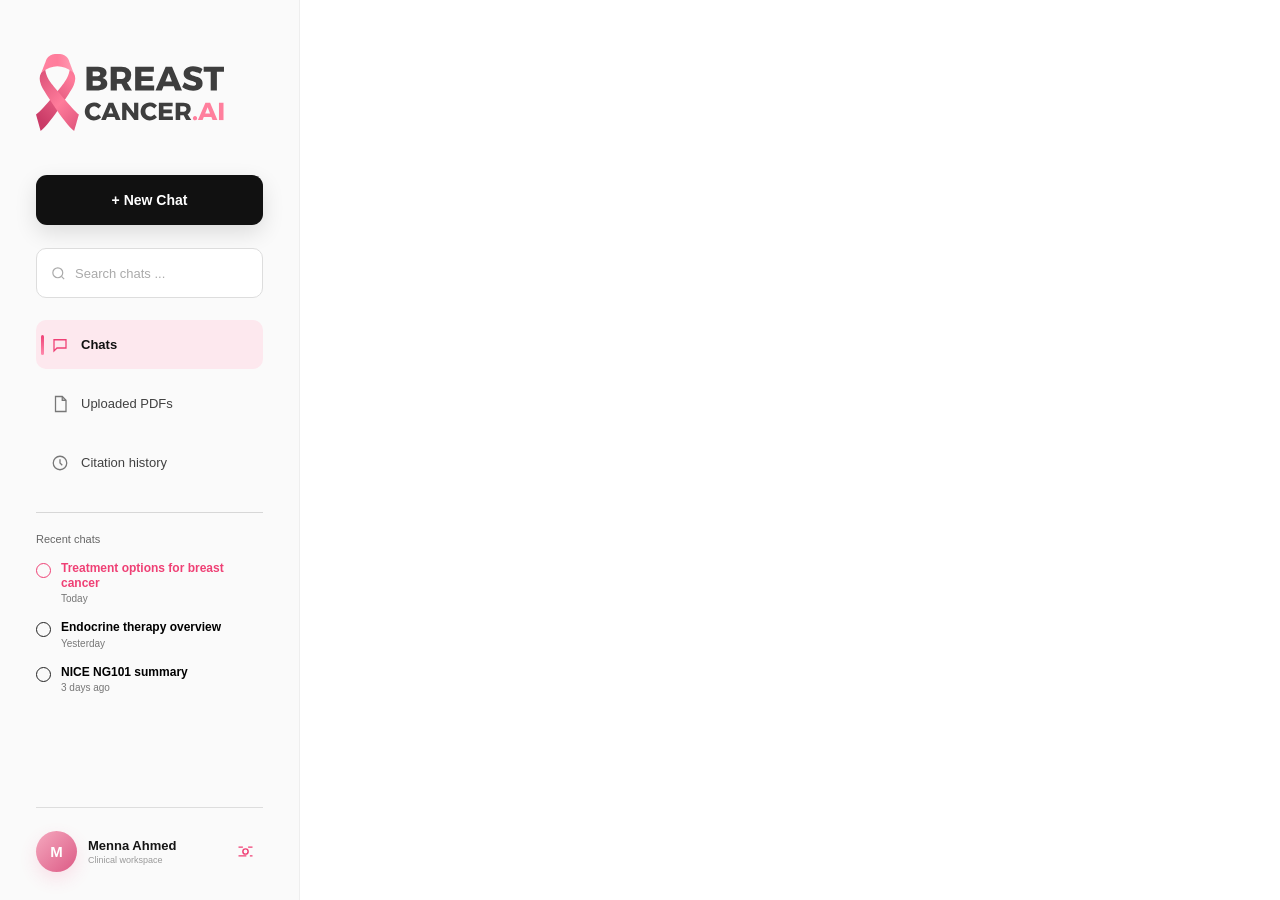
==== breast-cancer-ai-clean/chat.html @ 27315b15 "feat(frontend): add clinical workspace and evidence drawer HTML markup" ====
<!DOCTYPE html>
<html lang="en">
<head>
  <meta charset="UTF-8">
  <meta name="viewport" content="width=device-width, initial-scale=1.0">
  <title>Breast Cancer AI - Chat</title>
  <link rel="stylesheet" href="css/base.css">
  <link rel="stylesheet" href="css/chat.css">
</head>
<body class="chat-preload">
  <div class="app-shell">
    <aside class="sidebar chat-sidebar">
      <div class="sidebar-top">
        <a class="sidebar-logo" href="home.html" aria-label="Breast Cancer AI home">
          <img src="assets/logo.svg" alt="Breast Cancer AI">
        </a>
        <a class="new-chat-button" href="home.html">+ New Chat</a>

        <label class="sidebar-search">
          <svg viewBox="0 0 24 24" fill="none" stroke="currentColor" aria-hidden="true"><circle cx="11" cy="11" r="7"></circle><path d="M20 20L16.5 16.5"></path></svg>
          <input type="text" placeholder="Search chats ..." aria-label="Search chats">
        </label>

        <nav class="sidebar-nav" aria-label="Primary navigation">
          <a class="nav-item active" href="home.html"><svg viewBox="0 0 24 24" fill="none" stroke="currentColor"><path d="M4 5H20V16H8L4 20V5Z"></path></svg><span>Chats</span></a>
          <a class="nav-item" href="uploaded-pdfs.html"><svg viewBox="0 0 24 24" fill="none" stroke="currentColor"><path d="M6 2H15L20 7V22H6V2Z"></path><path d="M15 2V7H20"></path></svg><span>Uploaded PDFs</span></a>
          <a class="nav-item" href="citation-history.html"><svg viewBox="0 0 24 24" fill="none" stroke="currentColor"><circle cx="12" cy="12" r="9"></circle><path d="M12 7V12L15 15"></path></svg><span>Citation history</span></a>
        </nav>

        <div class="sidebar-divider"></div>
        <section class="recent-chats" aria-label="Recent chats">
          <p>Recent chats</p>
          <div id="recentChatsContainer">
            <button class="recent-chat active-recent" type="button"><span class="recent-dot"></span><span><strong>Treatment options for breast cancer</strong><small>Today</small></span></button>
            <button class="recent-chat" type="button"><span class="recent-dot"></span><span><strong>Endocrine therapy overview</strong><small>Yesterday</small></span></button>
            <button class="recent-chat" type="button"><span class="recent-dot"></span><span><strong>NICE NG101 summary</strong><small>3 days ago</small></span></button>
          </div>
        </section>
      </div>

      <div class="sidebar-bottom">
        <div class="user-avatar" aria-hidden="true">M</div>
        <div class="user-copy"><strong>Menna Ahmed</strong><span>Clinical workspace</span></div>
        <button class="icon-button settings-button" type="button" aria-label="Settings">
          <svg viewBox="0 0 24 24" fill="none" stroke="currentColor"><circle cx="12" cy="12" r="3"></circle><path d="M4 7H9M15 7H20M4 17H13M17 17H20"></path></svg>
        </button>
      </div>
    </aside>

    <main class="chat-workspace" id="chatWorkspace">
      <div class="ambient-grid"></div>
      <header class="chat-topbar">
        <div class="chat-title"><span class="status-dot"></span>Clinical Guidelines Assistant</div>
        <button class="dark-button" id="exportChatButton" type="button">
          <svg viewBox="0 0 24 24" fill="none" stroke="currentColor"><path d="M12 3V15"></path><path d="M8 7L12 3L16 7"></path><path d="M5 12V20H19V12"></path></svg>
          Export chat
        </button>
      </header>

      <section class="conversation" id="conversation" aria-live="polite"></section>

      <div class="composer-area">
        <div class="composer">
          <textarea id="chatInput" rows="1" placeholder="Ask a follow-up question..."></textarea>
          <button class="icon-button" type="button" aria-label="Use microphone">
            <svg viewBox="0 0 24 24" fill="none" stroke="currentColor"><rect x="9" y="3" width="6" height="11" rx="3"></rect><path d="M5 11C5 15 8 18 12 18C16 18 19 15 19 11"></path><path d="M12 18V22"></path></svg>
          </button>
          <button class="send-button" id="chatSendButton" type="button" aria-label="Send question">
            <svg viewBox="0 0 24 24" fill="none" stroke="currentColor"><path d="M21 3L10 14"></path><path d="M21 3L14 21L10 14L3 10L21 3Z"></path></svg>
          </button>
        </div>
        <p>Answers are grounded only in the clinical sources available in the system.</p>
      </div>
    </main>

    <aside class="evidence-drawer closed" id="evidenceDrawer" aria-label="Evidence source">
      <button class="drawer-close" id="drawerClose" type="button" aria-label="Close evidence">×</button>
      <span class="drawer-kicker">SOURCE EVIDENCE</span>
      <h2>Evidence source</h2>
      <div class="verified-badge">✓ Verified source</div>
      <div class="drawer-divider"></div>

      <div class="document-heading">
        <div class="pdf-badge">PDF</div>
        <div><h3 id="drawerSource">NG101</h3><p>NICE Clinical Guideline</p></div>
      </div>

      <div class="meta-grid">
        <div><span>SECTION</span><strong id="drawerSection">1.11</strong></div>
        <div><span>PAGES</span><strong id="drawerPages">29–40</strong></div>
      </div>

      <p class="drawer-description" id="drawerDescription">Endocrine therapy for hormone receptor-positive breast cancer.</p>
      <div class="drawer-divider"></div>

      <div class="pdf-preview">
        <div class="pdf-preview-top"><span id="drawerFilename">NG101.pdf</span><span id="drawerPageLabel">Page 29</span></div>
        <div class="pdf-page">
          <h4 id="drawerPreviewTitle">1.11 Endocrine therapy</h4>
          <span class="fake-line long"></span><span class="fake-line medium"></span><span class="fake-line long"></span>
          <div class="pdf-highlight"><span></span><p id="drawerSnippet">Relevant recommendation retrieved from this guideline appears here.</p></div>
          <span class="fake-line long"></span><span class="fake-line medium"></span><span class="fake-line short"></span>
        </div>
        <div class="pdf-preview-controls"><button id="drawerPrevBtn" type="button" aria-label="Previous page">‹</button><span id="drawerPageCount">29 / 108</span><button id="drawerNextBtn" type="button" aria-label="Next page">›</button></div>
      </div>

      <button class="drawer-primary" id="drawerOpenPdfBtn" type="button">Open Full PDF</button>
      <button class="drawer-secondary" id="copyCitationButton" type="button">Copy Citation</button>
    </aside>
  </div>

  <script src="js/chat.js"></script>
</body>
</html>
---- breast-cancer-ai-clean/css/base.css ----
:root {
  --accent: #ef4075;
  --accent-dark: #d92f68;
  --accent-soft: #fde8ee;
  --accent-softer: #fff5f8;
  --text: #151515;
  --muted: #7d7d7d;
  --border: rgba(18, 18, 18, 0.09);
  --success: #47b979;
  --sidebar-width: 300px;
}

* { box-sizing: border-box; margin: 0; padding: 0; }
html, body { width: 100%; min-height: 100%; }
body { font-family: Inter, ui-sans-serif, -apple-system, BlinkMacSystemFont, "Segoe UI", Arial, sans-serif; color: var(--text); background: #fff; -webkit-font-smoothing: antialiased; }
button, input, textarea { font: inherit; }
button { border: 0; cursor: pointer; }
a { color: inherit; text-decoration: none; }
svg { stroke-width: 1.7; }
::selection { background: rgba(239, 64, 117, 0.16); }

.app-shell { min-height: 100vh; width: 100%; display: flex; }
.sidebar { width: var(--sidebar-width); min-width: var(--sidebar-width); height: 100vh; padding: 54px 36px 28px; display: flex; flex-direction: column; justify-content: space-between; background: rgba(250,250,250,0.98); border-right: 1px solid #eee; position: relative; z-index: 40; }
.sidebar-top { min-height: 0; }
.sidebar-logo { display: block; margin-bottom: 44px; }
.sidebar-logo img { display: block; width: 188px; height: auto; transition: transform .2s ease; }
.sidebar-logo:hover img { transform: translateY(-1px); }
.new-chat-button { width: 100%; height: 50px; border-radius: 11px; display: flex; align-items: center; justify-content: center; background: #111; color: #fff; font-size: 14px; font-weight: 650; box-shadow: 0 8px 22px rgba(0,0,0,.12); transition: transform .2s ease, box-shadow .2s ease; }
.new-chat-button:hover { transform: translateY(-2px); box-shadow: 0 12px 28px rgba(0,0,0,.16); }
.new-chat-button.compact { width: fit-content; height: 42px; padding: 0 16px; margin: 18px auto 0; }
.sidebar-search { height: 50px; margin-top: 23px; padding: 0 13px; display: flex; align-items: center; gap: 8px; background: #fff; border: 1px solid #ddd; border-radius: 10px; transition: border-color .2s ease, box-shadow .2s ease; }
.sidebar-search:focus-within { border-color: rgba(239,64,117,.35); box-shadow: 0 8px 25px rgba(239,64,117,.07); }
.sidebar-search svg { width: 17px; height: 17px; color: #aaa; flex: 0 0 auto; }
.sidebar-search input { width: 100%; border: 0; outline: 0; background: transparent; font-size: 13px; color: #333; }
.sidebar-search input::placeholder { color: #aaa; }
.sidebar-nav { margin-top: 22px; display: flex; flex-direction: column; gap: 10px; }
.nav-item { position: relative; height: 49px; padding: 0 15px; border-radius: 10px; display: flex; align-items: center; gap: 12px; font-size: 13px; color: #414141; transition: background .2s ease, transform .2s ease; }
.nav-item svg { width: 18px; height: 18px; color: #777; }
.nav-item:hover { background: #f7eff2; transform: translateX(2px); }
.nav-item.active { background: var(--accent-soft); color: #111; font-weight: 650; }
.nav-item.active svg { color: var(--accent); }
.nav-item.active::before { content: ""; position: absolute; left: 5px; width: 3px; height: 20px; border-radius: 20px; background: linear-gradient(var(--accent), #ff8bad); }
.sidebar-bottom { padding-top: 23px; border-top: 1px solid #ddd; display: flex; align-items: center; }
.user-avatar { width: 41px; height: 41px; border-radius: 50%; display: flex; align-items: center; justify-content: center; background: linear-gradient(135deg,#f5a9bf,#dc5a85); color: #fff; font-size: 15px; font-weight: 700; box-shadow: 0 7px 18px rgba(239,64,117,.14); flex: 0 0 auto; }
.user-copy { margin-left: 11px; min-width: 0; display: flex; flex-direction: column; }
.user-copy strong { font-size: 13px; font-weight: 650; white-space: nowrap; }
.user-copy span { margin-top: 2px; font-size: 9px; color: #999; white-space: nowrap; }
.settings-button { margin-left: auto; }
.icon-button { width: 36px; height: 36px; border-radius: 50%; background: transparent; display: inline-flex; align-items: center; justify-content: center; color: #333; transition: background .2s ease, transform .2s ease; }
.icon-button:hover { background: #f3f3f3; transform: translateY(-1px); }
.icon-button svg { width: 21px; height: 21px; }
.settings-button { color: var(--accent); }
.send-button { width: 39px; height: 39px; border-radius: 50%; display: inline-flex; align-items: center; justify-content: center; background: linear-gradient(135deg, #e9306b, #f66f99); color: #fff; box-shadow: 0 8px 22px rgba(239,64,117,.25); transition: transform .2s ease, box-shadow .2s ease; }
.send-button:hover { transform: translateY(-1px) scale(1.03); box-shadow: 0 11px 26px rgba(239,64,117,.32); }
.send-button svg { width: 19px; height: 19px; }
.dark-button { height: 44px; padding: 0 15px; border-radius: 10px; display: inline-flex; align-items: center; gap: 7px; background: #383838; color: #fff; font-size: 12px; font-weight: 650; box-shadow: 0 8px 24px rgba(0,0,0,.12); transition: transform .2s ease, background .2s ease; }
.dark-button:hover { transform: translateY(-2px); background: #282828; }
.dark-button svg { width: 16px; height: 16px; }
.status-pill { height: 42px; padding: 0 14px; border-radius: 11px; border: 1px solid #e5e5e5; background: rgba(255,255,255,.84); display: inline-flex; align-items: center; gap: 7px; font-size: 11px; color: #777; backdrop-filter: blur(14px); }
.status-pill strong { color: #379665; }
.status-dot { width: 7px; height: 7px; border-radius: 50%; background: var(--success); box-shadow: 0 0 0 4px rgba(71,185,121,.1); flex: 0 0 auto; }
.ambient-grid { position: absolute; inset: 0; pointer-events: none; opacity: .55; background-image: linear-gradient(rgba(0,0,0,.018) 1px, transparent 1px), linear-gradient(90deg, rgba(0,0,0,.018) 1px, transparent 1px); background-size: 46px 46px; mask-image: radial-gradient(ellipse at center, black 0%, transparent 76%); }

.orb { position: relative; border-radius: 50%; overflow: hidden; background: radial-gradient(circle at 64% 30%, #fff 0%, #ffabc5 16%, #f1487f 39%, #c90056 58%, #7b7fab 79%, #f6769c 100%); box-shadow: 0 14px 45px rgba(239,64,117,.20); }
.orb-small { width: 60px; height: 60px; }
.orb-large { width: 150px; height: 150px; z-index: 3; animation: orbPulse 3.2s ease-in-out infinite; }
.orb-layer { position: absolute; inset: -22%; border-radius: 50%; }
.orb-layer-a { background: radial-gradient(circle at 72% 22%, rgba(255,255,255,.9), transparent 34%); animation: orbLayerA 5s ease-in-out infinite; }
.orb-layer-b { background: radial-gradient(circle at 28% 74%, rgba(76,77,148,.75), transparent 40%); animation: orbLayerB 6s ease-in-out infinite; }
.orb-highlight { position: absolute; width: 42%; height: 30%; top: 7%; left: 18%; border-radius: 50%; background: rgba(255,255,255,.6); filter: blur(12px); }
@keyframes orbPulse { 50% { transform: scale(1.025); } }
@keyframes orbLayerA { 50% { transform: translate(10px,8px) rotate(180deg) scale(1.18); } }
@keyframes orbLayerB { 50% { transform: translate(-12px,-8px) rotate(-180deg) scale(1.15); } }

.primary-button, .secondary-button { height: 40px; padding: 0 13px; border-radius: 10px; font-size: 10px; font-weight: 650; }
.primary-button { background: linear-gradient(135deg,#e93d73,#f6769b); color: #fff; box-shadow: 0 7px 20px rgba(239,64,117,.15); }
.secondary-button { background: #f1f1f1; color: #4f4f4f; }
.eyebrow { color: var(--accent); font-size: 9px; font-weight: 750; letter-spacing: 1.15px; }
.pdf-badge { width: 44px; height: 50px; border-radius: 8px; background: linear-gradient(145deg,#ed3f75,#fa85a7); color: #fff; display: flex; align-items: center; justify-content: center; font-size: 9px; font-weight: 750; box-shadow: 0 8px 20px rgba(239,64,117,.15); }
.pdf-badge.large { width: 53px; height: 61px; border-radius: 9px; }

@media (max-width: 900px) {
  .sidebar { display: none; }
  :root { --sidebar-width: 0px; }
}

@media (prefers-reduced-motion: reduce) {
  *, *::before, *::after { animation-duration: .01ms !important; animation-iteration-count: 1 !important; transition-duration: .01ms !important; }
}
---- breast-cancer-ai-clean/css/chat.css ----
body { overflow: hidden; }
.chat-sidebar { overflow-y: auto; }
.sidebar-divider { height: 1px; margin: 25px 0 20px; background: #d7d7d7; }
.recent-chats > p { margin-bottom: 8px; color: #666; font-size: 11px; }
.recent-chat { width: 100%; padding: 8px 0; display: flex; align-items: flex-start; gap: 10px; background: transparent; text-align: left; }
.recent-dot { width: 15px; height: 15px; margin-top: 2px; border: 1.5px solid #222; border-radius: 50%; flex: 0 0 auto; }
.recent-chat > span:last-child { display: flex; flex-direction: column; }
.recent-chat strong { font-size: 12px; line-height: 1.2; }
.recent-chat small { margin-top: 3px; color: #777; font-size: 10px; }
.active-recent strong { color: var(--accent); }
.active-recent .recent-dot { border-color: var(--accent); }

.chat-workspace { position: relative; flex: 1; height: 100vh; min-width: 0; overflow: hidden; background: #fff; opacity: 1; transform: translateX(0); transition: opacity .28s ease, transform .32s cubic-bezier(.2,.8,.2,1); }
.chat-preload .chat-workspace { opacity: 0; transform: translateX(10px); }
.chat-topbar { position: absolute; inset: 0 0 auto 0; height: 125px; padding: 52px 35px 0; z-index: 20; display: flex; align-items: flex-start; justify-content: space-between; pointer-events: none; background: linear-gradient(180deg,rgba(255,255,255,.97),rgba(255,255,255,.76),transparent); }
.chat-topbar > * { pointer-events: auto; }
.chat-title { display: flex; align-items: center; gap: 9px; color: #555; font-size: 13px; font-weight: 650; }
.conversation { width: 100%; height: 100vh; padding: 150px max(7%,35px) 185px; overflow-y: auto; scroll-behavior: smooth; }
.message-group { width: min(780px,100%); margin: 0 auto 40px; }
.user-message { width: fit-content; max-width: 74%; margin-left: auto; padding: 17px 25px; border-radius: 28px 28px 8px 28px; background: linear-gradient(135deg,#fde8ee,#fff0f4); border: 1px solid rgba(239,64,117,.08); font-size: 16px; line-height: 1.45; box-shadow: 0 8px 24px rgba(239,64,117,.07); animation: messageIn .28s cubic-bezier(.2,.8,.2,1); }
@keyframes messageIn { from { opacity: 0; transform: translateY(7px) scale(.985); } to { opacity: 1; transform: none; } }
.ai-process { width: fit-content; min-width: 300px; margin-top: 26px; padding: 16px 19px; display: flex; align-items: center; gap: 13px; border: 1px solid rgba(239,64,117,.10); border-radius: 16px; background: rgba(255,255,255,.78); box-shadow: 0 10px 34px rgba(0,0,0,.035); backdrop-filter: blur(16px); }
.process-orb { position: relative; width: 28px; height: 28px; border-radius: 50%; background: radial-gradient(circle at 65% 25%,#fff,#ff9bbb 30%,#ed3673 60%,#9f90bd); box-shadow: 0 0 20px rgba(239,64,117,.25); animation: processPulse 1.35s ease-in-out infinite; flex: 0 0 auto; }
.process-orb::after { content: ""; position: absolute; inset: -5px; border-radius: 50%; border: 1px solid rgba(239,64,117,.18); animation: processRing 1.35s ease-out infinite; }
@keyframes processPulse { 50% { transform: scale(1.08); } }
@keyframes processRing { from { transform: scale(.8); opacity: .8; } to { transform: scale(1.4); opacity: 0; } }
.process-copy { display: flex; flex-direction: column; gap: 3px; }
.process-copy strong { font-size: 13px; }
.process-copy span { color: #888; font-size: 11px; }
.answer-card { margin-top: 15px; padding: 28px 31px; border: 1px solid rgba(0,0,0,.05); border-radius: 28px; background: linear-gradient(145deg,rgba(248,248,248,.96),rgba(255,241,245,.90)); box-shadow: 0 12px 44px rgba(0,0,0,.04); animation: answerIn .38s ease; }
@keyframes answerIn { from { opacity: 0; transform: translateY(10px); } to { opacity: 1; transform: none; } }
.answer-header { display: flex; align-items: center; gap: 10px; margin-bottom: 18px; }
.mini-ai { width: 26px; height: 26px; border-radius: 50%; background: radial-gradient(circle at 60% 25%,white,#ff91b5 35%,#ee3974 65%,#958bb8); box-shadow: 0 4px 15px rgba(239,64,117,.18); }
.answer-header h2 { font-size: 18px; }
.answer-card h3 { margin: 22px 0 9px; font-size: 16px; }
.answer-card p { color: #353535; font-size: 15px; line-height: 1.6; }
.answer-card ul { margin-top: 10px; padding-left: 20px; }
.answer-card li { margin-bottom: 8px; font-size: 14px; line-height: 1.5; }
.source-area { margin-top: 20px; }
.source-label { margin-bottom: 9px; color: #8b8b8b; font-size: 10px; font-weight: 750; letter-spacing: .7px; text-transform: uppercase; }
.source-chips { display: flex; flex-wrap: wrap; gap: 8px; }
.source-chip { padding: 7px 11px; border: 1px solid rgba(239,64,117,.15); border-radius: 100px; background: rgba(255,255,255,.76); color: #4a4a4a; font-size: 11px; font-weight: 650; transition: transform .2s ease, background .2s ease; }
.source-chip:hover { transform: translateY(-1px); background: var(--accent-soft); }
.confidence-card { margin-top: 16px; padding: 14px 16px; border: 1px solid rgba(0,0,0,.06); border-radius: 14px; background: rgba(255,255,255,.68); display: grid; grid-template-columns: 1fr auto; row-gap: 9px; font-size: 12px; }
.confidence-card span { color: #777; }
.high-confidence { display: flex; align-items: center; gap: 6px; }
.confidence-dot { width: 7px; height: 7px; border-radius: 50%; background: var(--success); box-shadow: 0 0 0 3px rgba(75,190,125,.10); }
.view-evidence-button { width: 100%; height: 43px; margin-top: 16px; border-radius: 12px; border: 1px solid rgba(239,64,117,.15); background: #fff; color: var(--accent-dark); font-size: 13px; font-weight: 650; transition: transform .2s ease, background .2s ease; }
.view-evidence-button:hover { transform: translateY(-1px); background: var(--accent-soft); }
.composer-area { position: absolute; inset: auto 0 0 0; z-index: 20; padding: 22px max(7%,35px) 16px; background: linear-gradient(to top,#fff 68%,rgba(255,255,255,0)); }
.composer { width: min(780px,100%); min-height: 66px; margin: 0 auto; padding: 12px 14px 12px 23px; display: flex; align-items: flex-end; gap: 10px; border: 1px solid #dedede; border-radius: 23px; background: rgba(255,255,255,.92); box-shadow: 0 10px 34px rgba(0,0,0,.06),0 8px 30px rgba(239,64,117,.05); }
.composer:focus-within { border-color: rgba(239,64,117,.4); }
.composer textarea { flex: 1; min-height: 40px; max-height: 120px; padding-top: 9px; border: 0; outline: 0; resize: none; background: transparent; font-size: 15px; line-height: 1.45; }
.composer-area > p { width: min(780px,100%); margin: 7px auto 0; text-align: center; color: #999; font-size: 10px; }

.evidence-drawer { width: 320px; min-width: 320px; height: 100vh; padding: 62px 25px 30px; position: relative; overflow-y: auto; border-left: 1px solid rgba(0,0,0,.06); background: rgba(250,250,250,.97); box-shadow: -18px 0 45px rgba(0,0,0,.035); transition: width .35s cubic-bezier(.2,.8,.2,1), min-width .35s cubic-bezier(.2,.8,.2,1), opacity .24s ease, padding .35s ease; z-index: 50; }
.evidence-drawer.closed { width: 0; min-width: 0; padding-left: 0; padding-right: 0; opacity: 0; overflow: hidden; border-left: 0; }
.drawer-close { position: absolute; top: 21px; right: 21px; width: 32px; height: 32px; border-radius: 50%; background: #eee; color: #555; font-size: 20px; }
.drawer-kicker { color: var(--accent); font-size: 9px; font-weight: 750; letter-spacing: 1px; }
.evidence-drawer h2 { margin-top: 5px; font-size: 21px; }
.verified-badge { width: fit-content; margin-top: 12px; padding: 6px 9px; border-radius: 100px; background: rgba(67,184,119,.10); color: #359666; font-size: 10px; font-weight: 650; }
.drawer-divider { height: 1px; margin: 25px 0; background: #ddd; }
.document-heading { display: flex; align-items: center; gap: 13px; }
.document-heading h3 { font-size: 28px; }
.document-heading p { margin-top: 2px; color: #888; font-size: 11px; }
.meta-grid { margin-top: 20px; display: grid; grid-template-columns: 1fr 1fr; gap: 10px; }
.meta-grid > div { padding: 11px 12px; border-radius: 10px; background: #f1f1f1; }
.meta-grid span { display: block; margin-bottom: 4px; color: #999; font-size: 8px; font-weight: 750; letter-spacing: .8px; }
.meta-grid strong { font-size: 13px; }
.drawer-description { margin-top: 17px; color: #666; font-size: 13px; line-height: 1.5; }
.pdf-preview { overflow: hidden; border: 1px solid #ddd; border-radius: 9px; background: #fff; box-shadow: 0 6px 22px rgba(0,0,0,.07); }
.pdf-preview-top { height: 34px; padding: 0 11px; display: flex; align-items: center; justify-content: space-between; border-bottom: 1px solid #eee; color: #888; font-size: 9px; }
.pdf-page { min-height: 270px; padding: 27px 18px; }
.pdf-page h4 { margin-bottom: 25px; font-family: Georgia,serif; font-size: 10px; text-align: center; }
.fake-line { display: block; height: 4px; margin-bottom: 8px; border-radius: 10px; background: #ddd; }
.fake-line.long { width: 100%; } .fake-line.medium { width: 78%; } .fake-line.short { width: 53%; }
.pdf-highlight { position: relative; margin: 22px 0; padding: 13px 11px 13px 15px; border-radius: 7px; background: #ffd8e2; font-family: Georgia,serif; font-size: 9px; line-height: 1.5; }
.pdf-highlight > span { position: absolute; inset: 0 auto 0 0; width: 3px; border-radius: 7px 0 0 7px; background: var(--accent); }
.pdf-preview-controls { height: 38px; padding: 0 12px; display: flex; align-items: center; justify-content: space-between; border-top: 1px solid #eee; color: #777; font-size: 11px; }
.pdf-preview-controls button { background: transparent; color: #777; font-size: 17px; }
.drawer-primary, .drawer-secondary { width: 100%; height: 49px; border-radius: 10px; font-size: 13px; }
.drawer-primary { margin-top: 18px; background: linear-gradient(90deg,#ed477a,#f9779e); color: #fff; font-weight: 650; }
.drawer-secondary { margin-top: 8px; background: #ededed; color: #222; }
@media (max-width: 1100px) { .evidence-drawer { position: absolute; right: 0; } }
@media (max-width: 900px) { .conversation { padding-left: 5%; padding-right: 5%; } .composer-area { padding-left: 5%; padding-right: 5%; } }
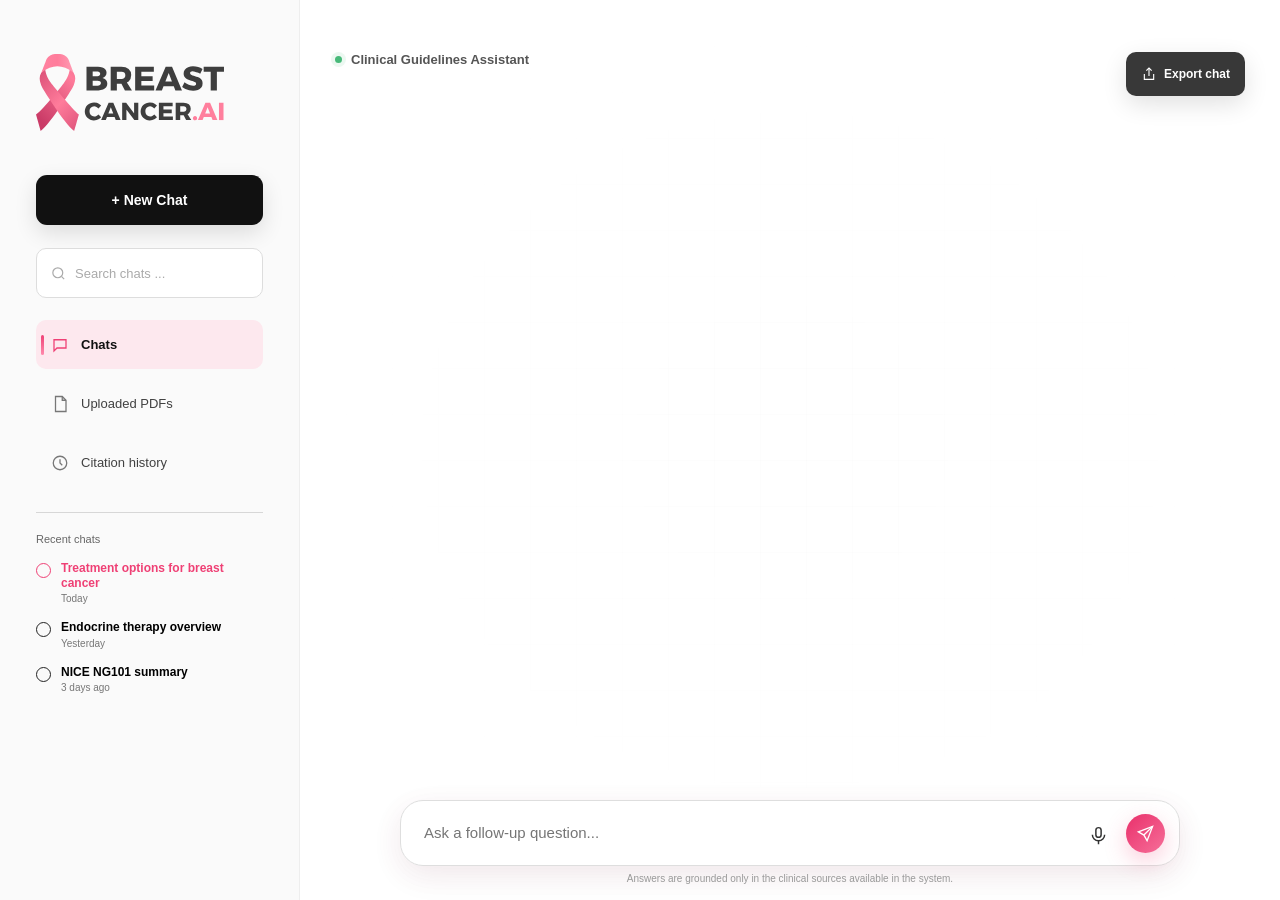
==== commit 0916cd39: "ui: remove source match percentage, remove profile avatar, and align home question to single line" ====
--- a/breast-cancer-ai-clean/chat.html
+++ b/breast-cancer-ai-clean/chat.html
@@ -36,14 +36,6 @@
             <button class="recent-chat" type="button"><span class="recent-dot"></span><span><strong>NICE NG101 summary</strong><small>3 days ago</small></span></button>
           </div>
         </section>
-      </div>
-
-      <div class="sidebar-bottom">
-        <div class="user-avatar" aria-hidden="true">M</div>
-        <div class="user-copy"><strong>Menna Ahmed</strong><span>Clinical workspace</span></div>
-        <button class="icon-button settings-button" type="button" aria-label="Settings">
-          <svg viewBox="0 0 24 24" fill="none" stroke="currentColor"><circle cx="12" cy="12" r="3"></circle><path d="M4 7H9M15 7H20M4 17H13M17 17H20"></path></svg>
-        </button>
       </div>
     </aside>
 
--- a/breast-cancer-ai-clean/css/chat.css
+++ b/breast-cancer-ai-clean/css/chat.css
@@ -41,7 +41,7 @@
 .source-chips { display: flex; flex-wrap: wrap; gap: 8px; }
 .source-chip { padding: 7px 11px; border: 1px solid rgba(239,64,117,.15); border-radius: 100px; background: rgba(255,255,255,.76); color: #4a4a4a; font-size: 11px; font-weight: 650; transition: transform .2s ease, background .2s ease; }
 .source-chip:hover { transform: translateY(-1px); background: var(--accent-soft); }
-.confidence-card { margin-top: 16px; padding: 14px 16px; border: 1px solid rgba(0,0,0,.06); border-radius: 14px; background: rgba(255,255,255,.68); display: grid; grid-template-columns: 1fr auto; row-gap: 9px; font-size: 12px; }
+.confidence-card { margin-top: 16px; padding: 12px 16px; border: 1px solid rgba(0,0,0,.06); border-radius: 14px; background: rgba(255,255,255,.68); display: flex; justify-content: space-between; align-items: center; font-size: 12px; }
 .confidence-card span { color: #777; }
 .high-confidence { display: flex; align-items: center; gap: 6px; }
 .confidence-dot { width: 7px; height: 7px; border-radius: 50%; background: var(--success); box-shadow: 0 0 0 3px rgba(75,190,125,.10); }
